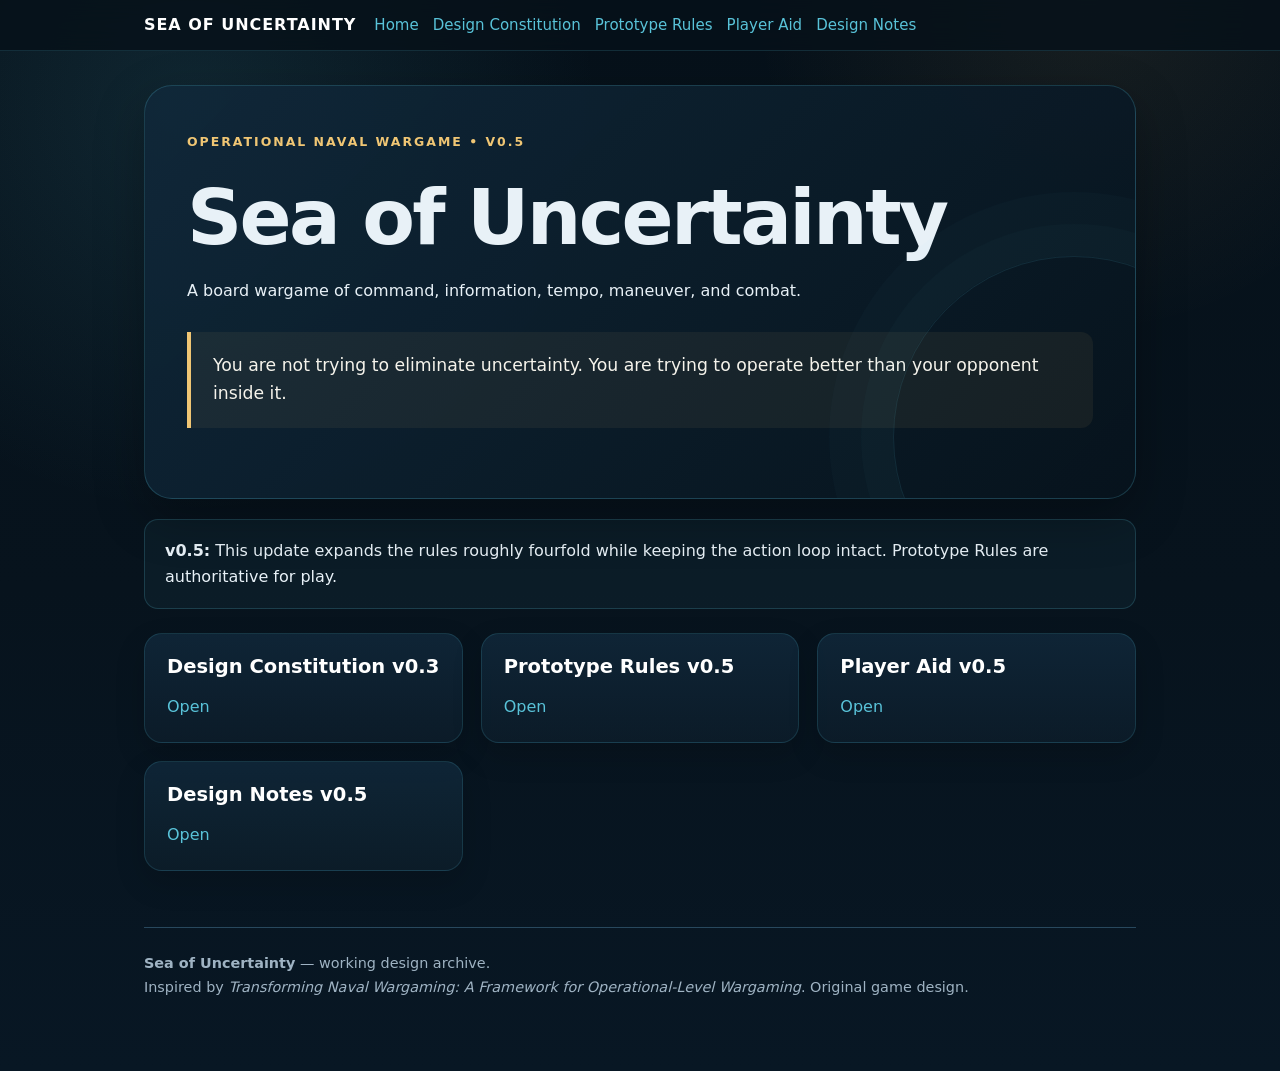
==== rules/SeaOfUncertainty/index.html @ 7df3f683 "Initial Sea of Uncertainty prototype" ====
<!doctype html><html><head><meta charset="utf-8"><meta name="viewport" content="width=device-width,initial-scale=1"><title>Sea of Uncertainty v0.5</title><link rel="stylesheet" href="styles.css"></head><body><div class="site-nav"><div class="inner">
<div class="brand"><strong>Sea of Uncertainty</strong></div>
<div class="navlinks">
<a href="index.html">Home</a>
<a href="01_design_constitution.html">Design Constitution</a>
<a href="02_prototype_rules_v0_5.html">Prototype Rules</a>
<a href="03_player_aid.html">Player Aid</a>
<a href="04_design_notes.html">Design Notes</a>
</div></div></div><main class="wrap">
<section class="hero"><span class="kicker">Operational Naval Wargame • v0.5</span><h1>Sea of Uncertainty</h1><p>A board wargame of command, information, tempo, maneuver, and combat.</p><div class="quote">You are not trying to eliminate uncertainty. You are trying to operate better than your opponent inside it.</div></section>
<div class="callout"><strong>v0.5:</strong> This update expands the rules roughly fourfold while keeping the action loop intact. Prototype Rules are authoritative for play.</div>
<div class="grid"><div class="card"><h3>Design Constitution v0.3</h3><p><a href="01_design_constitution.html">Open</a></p></div><div class="card"><h3>Prototype Rules v0.5</h3><p><a href="02_prototype_rules_v0_5.html">Open</a></p></div><div class="card"><h3>Player Aid v0.5</h3><p><a href="03_player_aid.html">Open</a></p></div><div class="card"><h3>Design Notes v0.5</h3><p><a href="04_design_notes.html">Open</a></p></div></div>
<footer><strong>Sea of Uncertainty</strong> — working design archive.<br>
Inspired by <em>Transforming Naval Wargaming: A Framework for Operational-Level Wargaming</em>. Original game design.</footer></main></body></html>
---- rules/SeaOfUncertainty/styles.css ----
:root{
  --ink:#e8f1f7;
  --muted:#9fb3c3;
  --bg:#07131d;
  --panel:#0c1d2a;
  --panel2:#10283a;
  --line:#28485d;
  --accent:#59c3d9;
  --accent2:#f0c674;
  --danger:#ef7d7d;
  --good:#80cfa9;
  --shadow:0 18px 50px rgba(0,0,0,.28);
  --radius:18px;
}
*{box-sizing:border-box}
html{scroll-behavior:smooth}
body{
  margin:0;
  font-family:Inter,ui-sans-serif,system-ui,-apple-system,Segoe UI,Roboto,Helvetica,Arial,sans-serif;
  color:var(--ink);
  background:
    radial-gradient(circle at 15% 10%, rgba(89,195,217,.12), transparent 28%),
    radial-gradient(circle at 85% 0%, rgba(240,198,116,.08), transparent 22%),
    linear-gradient(180deg,#06111a 0%,#07131d 55%,#081724 100%);
  line-height:1.62;
}
a{color:var(--accent);text-decoration:none}
a:hover{text-decoration:underline}
.wrap{max-width:1120px;margin:0 auto;padding:34px 64px 72px}
.site-nav{
  position:sticky;top:0;z-index:10;
  backdrop-filter:blur(16px);
  background:rgba(6,17,26,.84);
  border-bottom:1px solid rgba(89,195,217,.16);
}
.site-nav .inner{
  max-width:1120px;margin:0 auto;padding:12px 64px;
  display:flex;gap:18px;align-items:center;flex-wrap:wrap;
}
.brand{font-weight:800;letter-spacing:.06em;text-transform:uppercase;color:#fff}
.navlinks{display:flex;gap:14px;flex-wrap:wrap;font-size:.94rem}
.hero{
  padding:42px;
  border:1px solid rgba(89,195,217,.22);
  background:linear-gradient(135deg,rgba(16,40,58,.92),rgba(7,19,29,.95));
  border-radius:28px;
  box-shadow:var(--shadow);
  position:relative;
  overflow:hidden;
}
.hero:after{
  content:"";
  position:absolute;inset:auto -120px -120px auto;
  width:360px;height:360px;border-radius:50%;
  border:1px solid rgba(89,195,217,.12);
  box-shadow:0 0 0 32px rgba(89,195,217,.025),0 0 0 64px rgba(89,195,217,.018);
}
.kicker{
  display:inline-block;
  font-size:.78rem;font-weight:800;letter-spacing:.16em;text-transform:uppercase;
  color:var(--accent2);margin-bottom:10px
}
h1,h2,h3{line-height:1.15}
h1{font-size:clamp(2.5rem,6vw,5.3rem);margin:.15em 0 .2em;letter-spacing:-.035em}
h2{font-size:clamp(1.7rem,3.2vw,2.55rem);margin:2.2em 0 .5em}
h3{font-size:1.22rem;margin:1.7em 0 .4em;color:#fff}
.subtitle{font-size:1.2rem;color:var(--muted);max-width:850px}
.quote{
  margin:28px 0;padding:20px 22px;border-left:4px solid var(--accent2);
  background:rgba(240,198,116,.06);border-radius:0 12px 12px 0;
  font-size:1.08rem;color:#f5f3eb
}
.grid{display:grid;grid-template-columns:repeat(12,1fr);gap:18px;margin:24px 0}
.card{
  grid-column:span 4;
  padding:22px;border-radius:var(--radius);
  background:linear-gradient(180deg,rgba(16,40,58,.86),rgba(12,29,42,.86));
  border:1px solid rgba(89,195,217,.16);
  box-shadow:0 12px 30px rgba(0,0,0,.16)
}
.card h3{margin-top:0}
.card p:last-child{margin-bottom:0}
.wide{grid-column:span 6}
.full{grid-column:1/-1}
.badge{
  display:inline-flex;align-items:center;gap:7px;
  padding:4px 9px;border-radius:999px;background:rgba(89,195,217,.1);
  color:var(--accent);border:1px solid rgba(89,195,217,.16);
  font-size:.75rem;font-weight:800;letter-spacing:.04em;text-transform:uppercase
}
table{width:100%;border-collapse:separate;border-spacing:0;margin:16px 0 28px;overflow:hidden;border-radius:14px;border:1px solid var(--line)}
th,td{padding:12px 14px;border-bottom:1px solid var(--line);vertical-align:top}
th{background:#10283a;text-align:left;color:#fff}
tr:last-child td{border-bottom:none}
tr:nth-child(even) td{background:rgba(255,255,255,.012)}
.callout{
  padding:18px 20px;margin:18px 0;border:1px solid rgba(89,195,217,.2);
  background:rgba(89,195,217,.055);border-radius:14px
}
.callout.good{border-color:rgba(128,207,169,.3);background:rgba(128,207,169,.06)}
.callout.warn{border-color:rgba(240,198,116,.32);background:rgba(240,198,116,.06)}
.callout.danger{border-color:rgba(239,125,125,.28);background:rgba(239,125,125,.05)}
.rules-gallery{
  display:grid;
  grid-template-columns:repeat(2,minmax(0,1fr));
  gap:22px;
  margin:22px 0 34px;
}
.rules-figure{
  margin:0;
  overflow:hidden;
  border:1px solid rgba(89,195,217,.2);
  border-radius:16px;
  background:rgba(12,29,42,.72);
  box-shadow:0 12px 30px rgba(0,0,0,.18);
}
.rules-figure a{display:block;background:#04101a}
.rules-figure img{
  display:block;
  width:100%;
  height:auto;
  aspect-ratio:552/713;
}
.rules-figure figcaption{
  padding:13px 15px;
  color:var(--muted);
  font-size:.9rem;
}
.rules-figure figcaption strong{color:var(--ink)}
.phase{
  margin:18px 0;padding:22px;border-radius:16px;
  border:1px solid var(--line);background:rgba(12,29,42,.74)
}
.phase-no{
  float:left;width:42px;height:42px;border-radius:50%;
  display:grid;place-items:center;margin-right:14px;
  background:var(--accent);color:#06111a;font-weight:900
}
.phase h3{margin:0 0 4px}
.phase .ask{color:var(--accent2);font-weight:800}
ul,ol{padding-left:1.25rem}
li{margin:.34em 0}
hr{border:0;border-top:1px solid var(--line);margin:36px 0}
footer{margin-top:56px;padding-top:24px;border-top:1px solid var(--line);color:var(--muted);font-size:.9rem}
.small{font-size:.9rem;color:var(--muted)}
code,pre{font-family:ui-monospace,SFMono-Regular,Consolas,monospace}
pre{
  padding:16px;overflow:auto;border-radius:12px;background:#06111a;border:1px solid var(--line);color:#ccecf4
}
.risk{color:var(--danger);font-weight:700}
.reward{color:var(--good);font-weight:700}
.choice-row{
  display:grid;grid-template-columns:1.1fr 1.2fr 1.2fr;gap:10px;
  padding:12px 0;border-bottom:1px dashed rgba(159,179,195,.2)
}
.choice-row:last-child{border-bottom:0}
.toc{columns:2;column-gap:28px}
.toc a{display:block;padding:5px 0;break-inside:avoid}
details{
  margin:12px 0;padding:14px 16px;border-radius:12px;border:1px solid var(--line);background:rgba(12,29,42,.55)
}
summary{cursor:pointer;font-weight:800;color:#fff}
@media(max-width:1000px){
  .wrap{padding-left:40px;padding-right:40px}
  .site-nav .inner{padding-left:40px;padding-right:40px}
}
@media(max-width:850px){
  .card,.wide{grid-column:1/-1}
  .hero{padding:28px}
  .toc{columns:1}
  .choice-row{grid-template-columns:1fr}
  .rules-gallery{grid-template-columns:1fr}
}
@media(max-width:600px){
  .wrap{padding-left:20px;padding-right:20px}
  .site-nav .inner{padding-left:20px;padding-right:20px}
}
@media print{
  .site-nav{display:none}
  body{background:#fff;color:#111}
  .wrap{max-width:none;padding:0}
  .hero,.card,.phase,.callout,details{box-shadow:none;background:#fff;color:#111;border-color:#bbb}
  h1,h2,h3,.brand,th,summary{color:#111}
  .subtitle,.small,footer{color:#444}
  table{border-color:#999}
  th{background:#eee}
  a{color:#111}
  .quote{background:#f6f6f6;color:#111}
  .rules-gallery{display:block}
  .rules-figure{margin:0 0 24px;break-inside:avoid;box-shadow:none;background:#fff;border-color:#999}
  .rules-figure a{background:#fff}
  .rules-figure img{max-height:9in;width:auto;max-width:100%;margin:0 auto}
  .rules-figure figcaption,.rules-figure figcaption strong{color:#111}
}

main.wrap > h2:first-of-type{margin-top:1.6em}
main.wrap > .callout:first-of-type{margin-top:1.25rem}
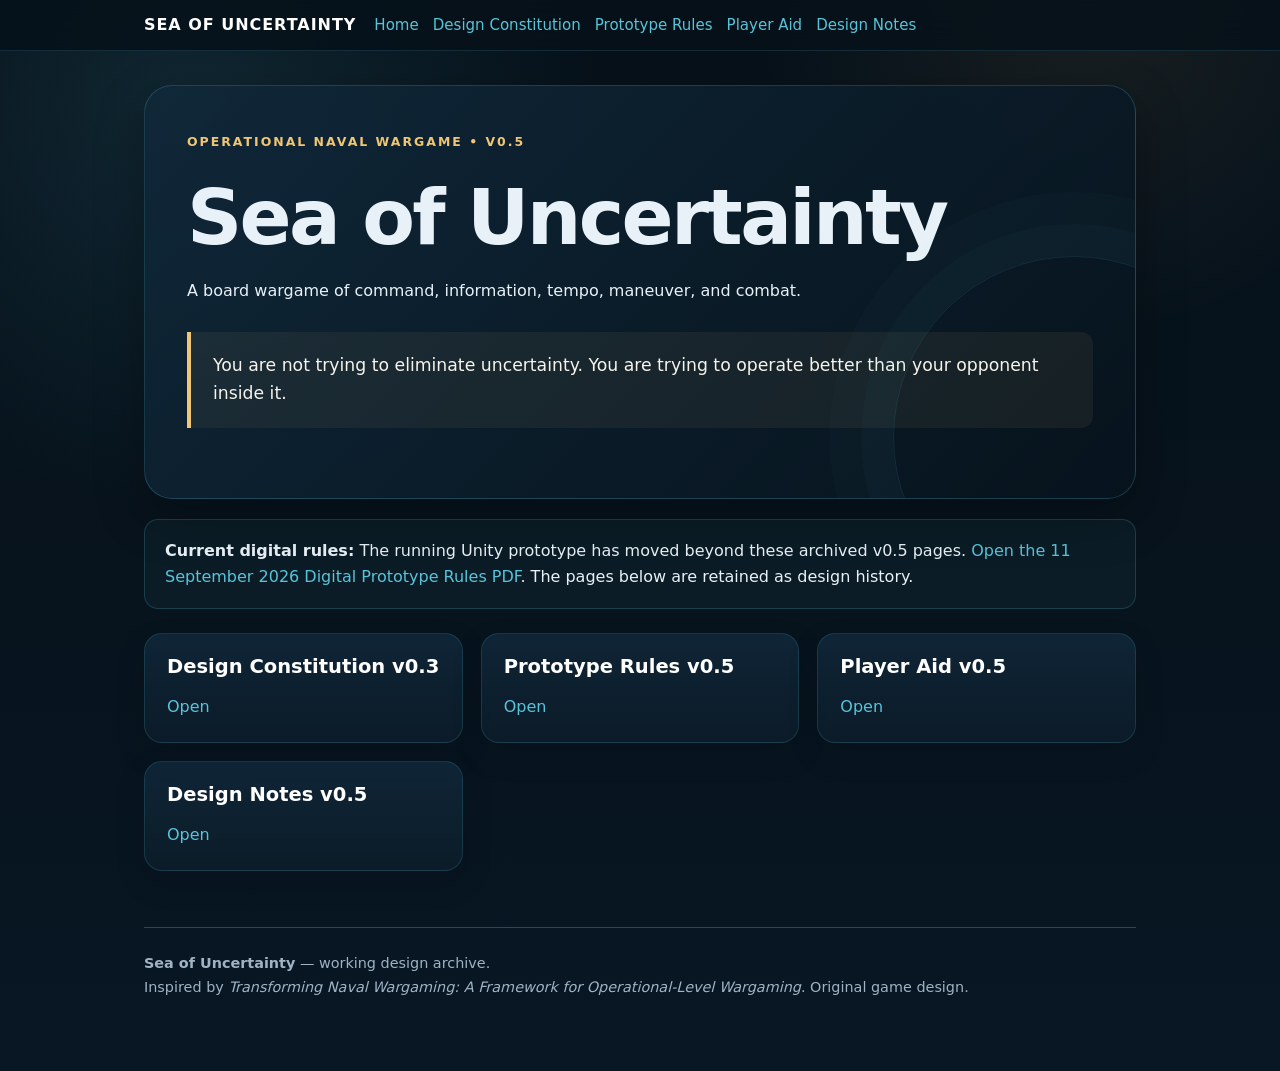
==== commit 1aa02491: "Updated files especially around reproducing the rules as html and pdf" ====
--- a/rules/SeaOfUncertainty/index.html
+++ b/rules/SeaOfUncertainty/index.html
@@ -8,7 +8,7 @@
 <a href="04_design_notes.html">Design Notes</a>
 </div></div></div><main class="wrap">
 <section class="hero"><span class="kicker">Operational Naval Wargame • v0.5</span><h1>Sea of Uncertainty</h1><p>A board wargame of command, information, tempo, maneuver, and combat.</p><div class="quote">You are not trying to eliminate uncertainty. You are trying to operate better than your opponent inside it.</div></section>
-<div class="callout"><strong>v0.5:</strong> This update expands the rules roughly fourfold while keeping the action loop intact. Prototype Rules are authoritative for play.</div>
+<div class="callout"><strong>Current digital rules:</strong> The running Unity prototype has moved beyond these archived v0.5 pages. <a href="Sea_of_Uncertainty_Digital_Prototype_Rules_2026-09-11.pdf">Open the 11 September 2026 Digital Prototype Rules PDF</a>. The pages below are retained as design history.</div>
 <div class="grid"><div class="card"><h3>Design Constitution v0.3</h3><p><a href="01_design_constitution.html">Open</a></p></div><div class="card"><h3>Prototype Rules v0.5</h3><p><a href="02_prototype_rules_v0_5.html">Open</a></p></div><div class="card"><h3>Player Aid v0.5</h3><p><a href="03_player_aid.html">Open</a></p></div><div class="card"><h3>Design Notes v0.5</h3><p><a href="04_design_notes.html">Open</a></p></div></div>
 <footer><strong>Sea of Uncertainty</strong> — working design archive.<br>
-Inspired by <em>Transforming Naval Wargaming: A Framework for Operational-Level Wargaming</em>. Original game design.</footer></main></body></html>+Inspired by <em>Transforming Naval Wargaming: A Framework for Operational-Level Wargaming</em>. Original game design.</footer></main></body></html>
--- a/rules/SeaOfUncertainty/styles.css
+++ b/rules/SeaOfUncertainty/styles.css
@@ -128,6 +128,23 @@
   font-size:.9rem;
 }
 .rules-figure figcaption strong{color:var(--ink)}
+.prototype-showcase{
+  margin:24px 0 38px;
+  overflow:hidden;
+  border:1px solid rgba(89,195,217,.28);
+  border-radius:18px;
+  background:rgba(4,16,26,.86);
+  box-shadow:0 18px 42px rgba(0,0,0,.24);
+}
+.prototype-showcase a{display:block;background:#04101a}
+.prototype-showcase img{display:block;width:100%;height:auto}
+.prototype-showcase figcaption{
+  padding:15px 18px 17px;
+  color:var(--muted);
+  font-size:.92rem;
+  line-height:1.55;
+}
+.prototype-showcase figcaption strong{color:var(--ink)}
 .phase{
   margin:18px 0;padding:22px;border-radius:16px;
   border:1px solid var(--line);background:rgba(12,29,42,.74)
@@ -188,10 +205,12 @@
   a{color:#111}
   .quote{background:#f6f6f6;color:#111}
   .rules-gallery{display:block}
-  .rules-figure{margin:0 0 24px;break-inside:avoid;box-shadow:none;background:#fff;border-color:#999}
+  .rules-figure,.prototype-showcase{margin:0 0 24px;break-inside:avoid;box-shadow:none;background:#fff;border-color:#999}
   .rules-figure a{background:#fff}
   .rules-figure img{max-height:9in;width:auto;max-width:100%;margin:0 auto}
-  .rules-figure figcaption,.rules-figure figcaption strong{color:#111}
+  .prototype-showcase a{background:#fff}
+  .prototype-showcase img{width:100%;height:auto}
+  .rules-figure figcaption,.rules-figure figcaption strong,.prototype-showcase figcaption,.prototype-showcase figcaption strong{color:#111}
 }
 
 main.wrap > h2:first-of-type{margin-top:1.6em}
